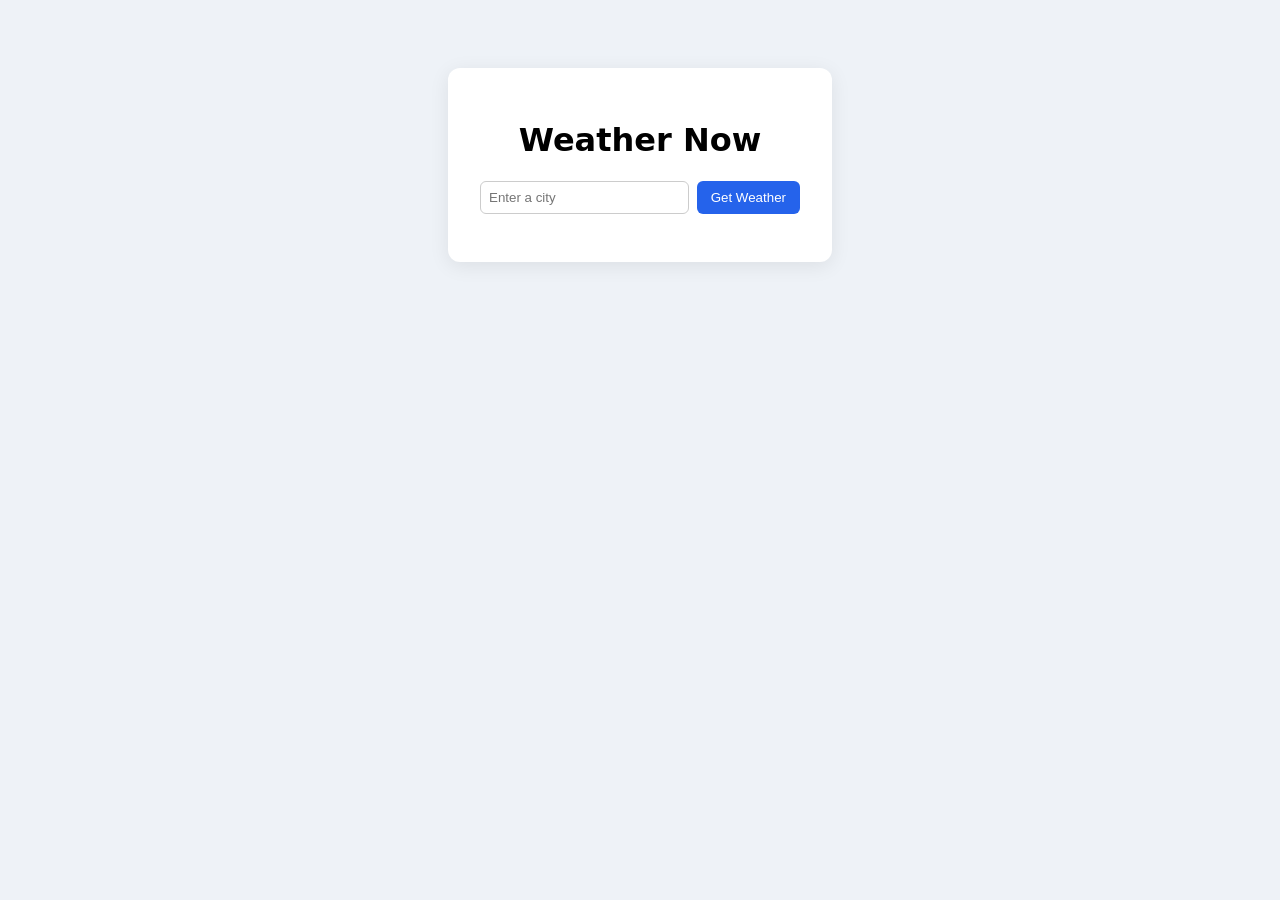
==== index.html @ 0cb0aa9f "fix" ====
<!DOCTYPE html>
<html lang="en">
<head>
<meta charset="UTF-8" />
<meta name="viewport" content="width=device-width, initial-scale=1.0" />
<title>Weather Now</title>
<link rel="stylesheet" href="style.css" />
</head>
<body>
<main class="card">
<h1>Weather Now</h1>
<form id="weather-form">
<input type="text" id="city-input" placeholder="Enter a city" required />
<button type="submit">Get Weather</button>
</form>
<div id="result"></div>
</main>
<script src="script.js"></script>
</body>
</html>
---- style.css ----
body { font-family: system-ui, sans-serif; background: #eef2f7; display: flex; justify-content: center; padding-top: 60px; }
.card { background: #fff; padding: 32px; border-radius: 12px; box-shadow: 0 4px 20px rgba(0,0,0,0.08); width: 320px; text-align: center; }
form { display: flex; gap: 8px; margin: 16px 0; }
input { flex: 1; padding: 8px; border: 1px solid #ccc; border-radius: 6px; }
button { padding: 8px 14px; border: none; background: #2563eb; color: #fff; border-radius: 6px; cursor: pointer; }
#result img { width: 64px; }
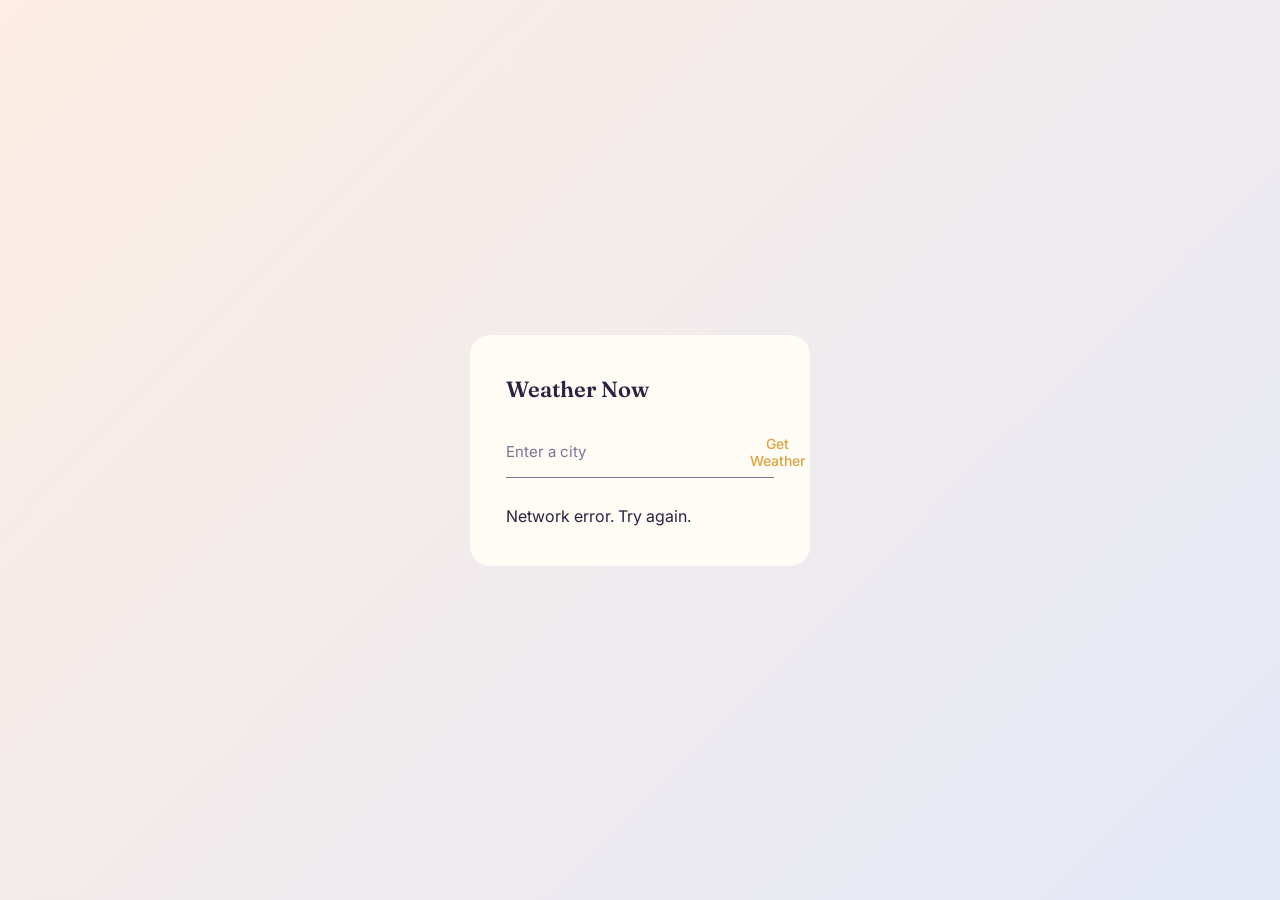
==== commit 33e8df67: "Redesign UI with warm gradient theme and auto-load default city Adds Fraunces/Inter web fonts, a gra" ====
--- a/index.html
+++ b/index.html
@@ -4,6 +4,9 @@
 <meta charset="UTF-8" />
 <meta name="viewport" content="width=device-width, initial-scale=1.0" />
 <title>Weather Now</title>
+<link rel="preconnect" href="https://fonts.googleapis.com">
+<link rel="preconnect" href="https://fonts.gstatic.com" crossorigin>
+<link href="https://fonts.googleapis.com/css2?family=Fraunces:opsz,wght@9..144,400;9..144,600&family=Inter:wght@400;500&display=swap" rel="stylesheet">
 <link rel="stylesheet" href="style.css" />
 </head>
 <body>
--- a/style.css
+++ b/style.css
@@ -1,6 +1,97 @@
-body { font-family: system-ui, sans-serif; background: #eef2f7; display: flex; justify-content: center; padding-top: 60px; }
-.card { background: #fff; padding: 32px; border-radius: 12px; box-shadow: 0 4px 20px rgba(0,0,0,0.08); width: 320px; text-align: center; }
-form { display: flex; gap: 8px; margin: 16px 0; }
-input { flex: 1; padding: 8px; border: 1px solid #ccc; border-radius: 6px; }
-button { padding: 8px 14px; border: none; background: #2563eb; color: #fff; border-radius: 6px; cursor: pointer; }
-#result img { width: 64px; }
+:root {
+  --bg-start: #FDEDE3;
+  --bg-end: #E4E9F7;
+  --card: #FFFBF5;
+  --ink: #2B2140;
+  --muted: #7C7291;
+  --gold: #D9A441;
+}
+
+* { box-sizing: border-box; }
+
+body {
+  margin: 0;
+  min-height: 100vh;
+  display: flex;
+  align-items: center;
+  justify-content: center;
+  padding: 24px;
+  background: linear-gradient(135deg, var(--bg-start), var(--bg-end));
+  font-family: 'Inter', system-ui, sans-serif;
+  color: var(--ink);
+}
+
+.card {
+  background: var(--card);
+  width: min(340px, 90vw);
+  padding: 40px 36px;
+  border-radius: 20px;
+  text-align: left;
+}
+
+h1 {
+  font-family: 'Fraunces', serif;
+  font-size: 22px;
+  font-weight: 600;
+  margin: 0 0 24px;
+}
+
+form {
+  display: flex;
+  border-bottom: 1.5px solid var(--muted);
+  margin-bottom: 28px;
+  transition: border-color 0.2s;
+}
+
+form:focus-within { border-color: var(--ink); }
+
+input {
+  flex: 1;
+  border: none;
+  background: transparent;
+  padding: 8px 0;
+  font-family: 'Inter', sans-serif;
+  font-size: 15px;
+  color: var(--ink);
+  outline: none;
+}
+
+input::placeholder { color: var(--muted); }
+
+button {
+  border: none;
+  background: transparent;
+  color: var(--gold);
+  font-family: 'Inter', sans-serif;
+  font-weight: 500;
+  font-size: 14px;
+  padding: 8px 4px;
+  cursor: pointer;
+}
+
+button:hover { color: var(--ink); }
+button:focus-visible { outline: 2px solid var(--gold); outline-offset: 2px; }
+
+#result h2 {
+  font-family: 'Fraunces', serif;
+  font-size: 16px;
+  font-weight: 400;
+  margin: 0 0 4px;
+  color: var(--muted);
+}
+
+#result .temp {
+  font-family: 'Fraunces', serif;
+  font-size: 52px;
+  font-weight: 600;
+  margin: 0;
+  line-height: 1;
+}
+
+#result .condition {
+  font-size: 14px;
+  color: var(--muted);
+  margin: 4px 0 0;
+}
+
+#result img { width: 44px; margin-top: 8px; }
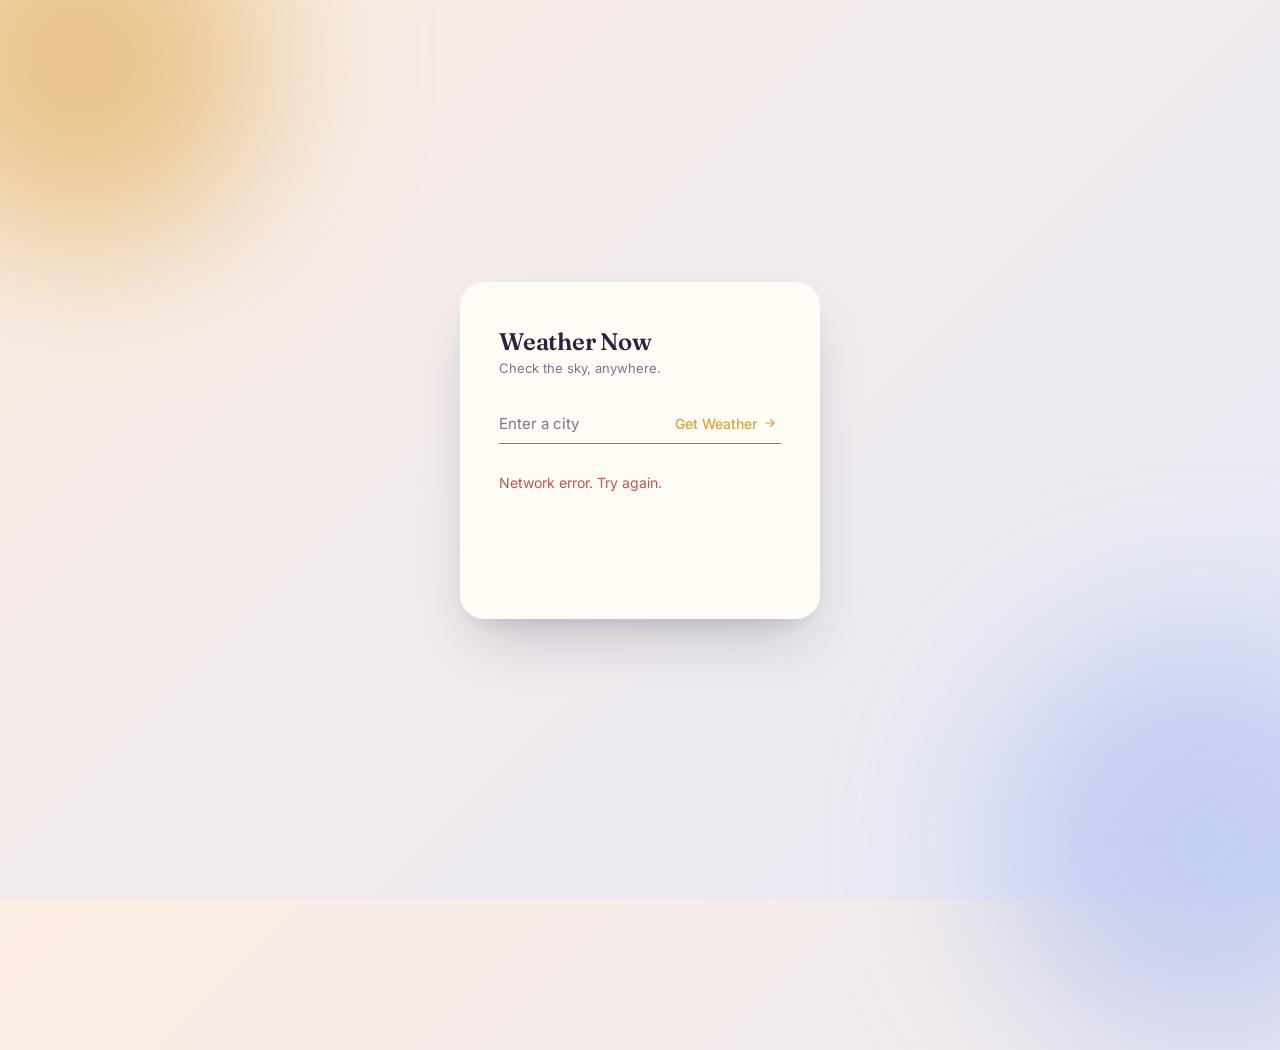
==== commit f0bb9873: "Add day/night theme and animated weather scenes Theme now switches based on the queried city's local" ====
--- a/index.html
+++ b/index.html
@@ -10,11 +10,18 @@
 <link rel="stylesheet" href="style.css" />
 </head>
 <body>
+<div class="bg-blob bg-blob--one" aria-hidden="true"></div>
+<div class="bg-blob bg-blob--two" aria-hidden="true"></div>
+<div class="weather-fx" aria-hidden="true"></div>
 <main class="card">
 <h1>Weather Now</h1>
+<p class="subtitle">Check the sky, anywhere.</p>
 <form id="weather-form">
-<input type="text" id="city-input" placeholder="Enter a city" required />
-<button type="submit">Get Weather</button>
+<input type="text" id="city-input" placeholder="Enter a city" aria-label="City" required />
+<button type="submit">
+Get Weather
+<svg width="14" height="14" viewBox="0 0 24 24" fill="none" aria-hidden="true"><path d="M5 12h14M13 6l6 6-6 6" stroke="currentColor" stroke-width="2" stroke-linecap="round" stroke-linejoin="round"/></svg>
+</button>
 </form>
 <div id="result"></div>
 </main>
--- a/style.css
+++ b/style.css
@@ -2,12 +2,32 @@
   --bg-start: #FDEDE3;
   --bg-end: #E4E9F7;
   --card: #FFFBF5;
+  --card-border: rgba(255, 255, 255, 0.6);
   --ink: #2B2140;
   --muted: #7C7291;
   --gold: #D9A441;
+  --gold-soft: rgba(217, 164, 65, 0.18);
+  --blob-2: #A6B8F0;
+  --error: #C1554D;
+  --shadow: 0 30px 60px -20px rgba(43, 33, 64, 0.25), 0 10px 24px -12px rgba(43, 33, 64, 0.15);
+}
+
+body[data-theme="night"] {
+  --bg-start: #191530;
+  --bg-end: #2C2750;
+  --card: #241F3D;
+  --card-border: rgba(255, 255, 255, 0.08);
+  --ink: #EEEAF9;
+  --muted: #A79FC7;
+  --gold: #E8BE68;
+  --gold-soft: rgba(232, 190, 104, 0.16);
+  --blob-2: #4A4A85;
+  --shadow: 0 30px 60px -20px rgba(0, 0, 0, 0.55), 0 10px 24px -12px rgba(0, 0, 0, 0.4);
 }
 
 * { box-sizing: border-box; }
+
+html, body { height: 100%; }
 
 body {
   margin: 0;
@@ -16,40 +36,150 @@
   align-items: center;
   justify-content: center;
   padding: 24px;
+  position: relative;
+  overflow: hidden;
   background: linear-gradient(135deg, var(--bg-start), var(--bg-end));
   font-family: 'Inter', system-ui, sans-serif;
   color: var(--ink);
+  transition: background 0.8s ease, color 0.8s ease;
+}
+
+.bg-blob {
+  position: absolute;
+  border-radius: 50%;
+  filter: blur(80px);
+  opacity: 0.55;
+  z-index: 0;
+  pointer-events: none;
+}
+
+.bg-blob--one {
+  width: 380px;
+  height: 380px;
+  background: var(--gold);
+  top: -130px;
+  left: -110px;
+}
+
+.bg-blob--two {
+  width: 420px;
+  height: 420px;
+  background: var(--blob-2);
+  bottom: -150px;
+  right: -130px;
+}
+
+.bg-blob, .bg-blob--two { transition: background 0.8s ease; }
+
+.weather-fx {
+  position: fixed;
+  inset: 0;
+  z-index: 0;
+  pointer-events: none;
+  opacity: 0;
+  transition: opacity 0.8s ease;
+}
+
+body[data-weather="sunny"] .weather-fx {
+  opacity: 1;
+  background: radial-gradient(circle at 82% 14%, rgba(255, 214, 120, 0.65), transparent 42%);
+  animation: sun-glow 4s ease-in-out infinite;
+}
+
+body[data-weather="clear"] .weather-fx {
+  opacity: 1;
+  background: radial-gradient(circle at 82% 14%, rgba(180, 190, 255, 0.4), transparent 40%);
+}
+
+body[data-weather="rain"] .weather-fx {
+  opacity: 1;
+  background-image: repeating-linear-gradient(
+    112deg,
+    transparent 0px,
+    transparent 2px,
+    rgba(170, 195, 230, 0.45) 3px,
+    rgba(170, 195, 230, 0.45) 4px,
+    transparent 6px,
+    transparent 42px
+  );
+  animation: rain-fall 0.4s linear infinite;
+}
+
+body[data-weather="snow"] .weather-fx {
+  opacity: 1;
+  background-image:
+    radial-gradient(circle, rgba(255, 255, 255, 0.95) 1.6px, transparent 1.8px),
+    radial-gradient(circle, rgba(255, 255, 255, 0.7) 1.1px, transparent 1.3px);
+  background-size: 70px 70px, 100px 100px;
+  background-position: 0 0, 35px 25px;
+  animation: snow-fall 8s linear infinite;
+}
+
+@keyframes sun-glow {
+  0%, 100% { opacity: 0.85; }
+  50% { opacity: 1; }
+}
+
+@keyframes rain-fall {
+  from { background-position: 0 0; }
+  to { background-position: -42px 60px; }
+}
+
+@keyframes snow-fall {
+  from { background-position: 0 0, 35px 25px; }
+  to { background-position: 70px 500px, 35px 600px; }
 }
 
 .card {
+  position: relative;
+  z-index: 1;
   background: var(--card);
-  width: min(340px, 90vw);
-  padding: 40px 36px;
-  border-radius: 20px;
+  border: 1px solid var(--card-border);
+  width: min(360px, 90vw);
+  padding: 44px 38px;
+  border-radius: 24px;
   text-align: left;
+  box-shadow: var(--shadow);
+  backdrop-filter: blur(6px);
+  animation: rise 0.6s ease both;
+  transition: background 0.8s ease, border-color 0.8s ease, box-shadow 0.8s ease;
+}
+
+@keyframes rise {
+  from { opacity: 0; transform: translateY(16px); }
+  to { opacity: 1; transform: translateY(0); }
 }
 
 h1 {
   font-family: 'Fraunces', serif;
-  font-size: 22px;
+  font-size: 24px;
   font-weight: 600;
-  margin: 0 0 24px;
+  margin: 0 0 4px;
+  letter-spacing: -0.01em;
+}
+
+.subtitle {
+  margin: 0 0 28px;
+  font-size: 13px;
+  color: var(--muted);
 }
 
 form {
   display: flex;
+  align-items: center;
   border-bottom: 1.5px solid var(--muted);
-  margin-bottom: 28px;
-  transition: border-color 0.2s;
-}
-
-form:focus-within { border-color: var(--ink); }
+  margin-bottom: 30px;
+  transition: border-color 0.2s ease;
+}
+
+form:focus-within { border-color: var(--gold); }
 
 input {
   flex: 1;
+  min-width: 0;
   border: none;
   background: transparent;
-  padding: 8px 0;
+  padding: 10px 0;
   font-family: 'Inter', sans-serif;
   font-size: 15px;
   color: var(--ink);
@@ -59,39 +189,100 @@
 input::placeholder { color: var(--muted); }
 
 button {
+  display: inline-flex;
+  align-items: center;
+  gap: 6px;
   border: none;
   background: transparent;
   color: var(--gold);
   font-family: 'Inter', sans-serif;
   font-weight: 500;
   font-size: 14px;
-  padding: 8px 4px;
+  padding: 10px 4px 10px 10px;
   cursor: pointer;
-}
-
+  white-space: nowrap;
+  transition: color 0.2s ease, transform 0.15s ease;
+}
+
+button svg { transition: transform 0.2s ease; }
 button:hover { color: var(--ink); }
-button:focus-visible { outline: 2px solid var(--gold); outline-offset: 2px; }
+button:hover svg { transform: translateX(2px); }
+button:active { transform: scale(0.97); }
+button:focus-visible { outline: 2px solid var(--gold); outline-offset: 3px; border-radius: 4px; }
+
+#result { min-height: 100px; }
+
+.result-content { animation: fade-in 0.45s ease both; }
+
+@keyframes fade-in {
+  from { opacity: 0; transform: translateY(6px); }
+  to { opacity: 1; transform: translateY(0); }
+}
 
 #result h2 {
   font-family: 'Fraunces', serif;
-  font-size: 16px;
-  font-weight: 400;
-  margin: 0 0 4px;
+  font-size: 13px;
+  font-weight: 500;
+  margin: 0 0 12px;
   color: var(--muted);
-}
-
-#result .temp {
+  text-transform: uppercase;
+  letter-spacing: 0.07em;
+}
+
+.weather-main {
+  display: flex;
+  align-items: center;
+  gap: 14px;
+}
+
+.weather-main img {
+  width: 56px;
+  height: 56px;
+  filter: drop-shadow(0 6px 10px rgba(217, 164, 65, 0.3));
+}
+
+.temp {
   font-family: 'Fraunces', serif;
-  font-size: 52px;
+  font-size: 56px;
   font-weight: 600;
   margin: 0;
   line-height: 1;
 }
 
-#result .condition {
+.condition {
   font-size: 14px;
   color: var(--muted);
-  margin: 4px 0 0;
-}
-
-#result img { width: 44px; margin-top: 8px; }
+  margin: 12px 0 0;
+}
+
+.error {
+  color: var(--error);
+  font-size: 14px;
+  margin: 0;
+  animation: fade-in 0.3s ease both;
+}
+
+.spinner {
+  width: 22px;
+  height: 22px;
+  border: 2.5px solid var(--gold-soft);
+  border-top-color: var(--gold);
+  border-radius: 50%;
+  margin-top: 8px;
+  animation: spin 0.7s linear infinite;
+}
+
+@keyframes spin {
+  to { transform: rotate(360deg); }
+}
+
+@media (prefers-reduced-motion: reduce) {
+  .card, .result-content, .error, .spinner, .weather-fx {
+    animation: none;
+  }
+}
+
+@media (max-width: 380px) {
+  .card { padding: 34px 26px; }
+  .temp { font-size: 46px; }
+}
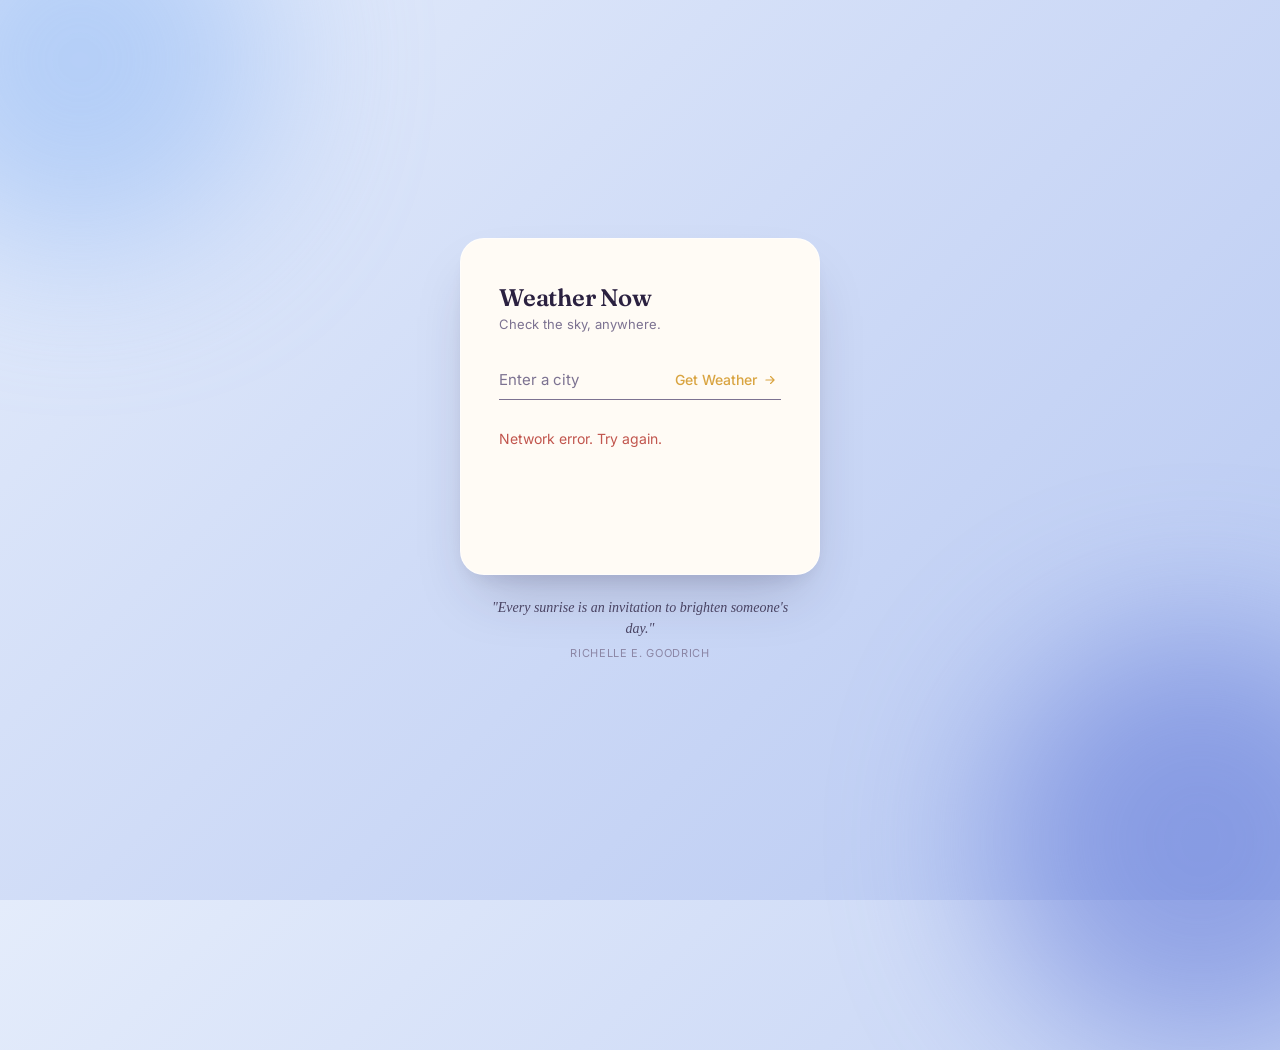
==== commit 7d326cf8: "Add daily quote and switch background theme to blue Shows a curated inspirational quote below the ca" ====
--- a/index.html
+++ b/index.html
@@ -25,6 +25,7 @@
 </form>
 <div id="result"></div>
 </main>
+<p id="quote" class="quote"></p>
 <script src="script.js"></script>
 </body>
 </html>
--- a/style.css
+++ b/style.css
@@ -1,27 +1,29 @@
 :root {
-  --bg-start: #FDEDE3;
-  --bg-end: #E4E9F7;
+  --bg-start: #E4ECFB;
+  --bg-end: #B7C8F2;
   --card: #FFFBF5;
   --card-border: rgba(255, 255, 255, 0.6);
   --ink: #2B2140;
   --muted: #7C7291;
   --gold: #D9A441;
   --gold-soft: rgba(217, 164, 65, 0.18);
-  --blob-2: #A6B8F0;
+  --blob-1: #8FB8F5;
+  --blob-2: #5D74D6;
   --error: #C1554D;
   --shadow: 0 30px 60px -20px rgba(43, 33, 64, 0.25), 0 10px 24px -12px rgba(43, 33, 64, 0.15);
 }
 
 body[data-theme="night"] {
-  --bg-start: #191530;
-  --bg-end: #2C2750;
+  --bg-start: #121A33;
+  --bg-end: #1E2B57;
   --card: #241F3D;
   --card-border: rgba(255, 255, 255, 0.08);
   --ink: #EEEAF9;
   --muted: #A79FC7;
   --gold: #E8BE68;
   --gold-soft: rgba(232, 190, 104, 0.16);
-  --blob-2: #4A4A85;
+  --blob-1: #3E5AA8;
+  --blob-2: #22306B;
   --shadow: 0 30px 60px -20px rgba(0, 0, 0, 0.55), 0 10px 24px -12px rgba(0, 0, 0, 0.4);
 }
 
@@ -33,8 +35,10 @@
   margin: 0;
   min-height: 100vh;
   display: flex;
+  flex-direction: column;
   align-items: center;
   justify-content: center;
+  gap: 22px;
   padding: 24px;
   position: relative;
   overflow: hidden;
@@ -56,7 +60,7 @@
 .bg-blob--one {
   width: 380px;
   height: 380px;
-  background: var(--gold);
+  background: var(--blob-1);
   top: -130px;
   left: -110px;
 }
@@ -69,7 +73,7 @@
   right: -130px;
 }
 
-.bg-blob, .bg-blob--two { transition: background 0.8s ease; }
+.bg-blob { transition: background 0.8s ease; }
 
 .weather-fx {
   position: fixed;
@@ -255,6 +259,17 @@
   margin: 12px 0 0;
 }
 
+.map-frame {
+  display: block;
+  width: 100%;
+  height: 150px;
+  margin-top: 20px;
+  border: 1px solid var(--card-border);
+  border-radius: 14px;
+  filter: saturate(0.85);
+  transition: border-color 0.8s ease;
+}
+
 .error {
   color: var(--error);
   font-size: 14px;
@@ -276,6 +291,33 @@
   to { transform: rotate(360deg); }
 }
 
+.quote {
+  position: relative;
+  z-index: 1;
+  max-width: 340px;
+  margin: 0;
+  padding: 0 16px;
+  text-align: center;
+  font-family: 'Fraunces', serif;
+  font-style: italic;
+  font-size: 14px;
+  line-height: 1.5;
+  color: var(--ink);
+  opacity: 0.8;
+  transition: color 0.8s ease;
+}
+
+.quote-author {
+  display: block;
+  margin-top: 6px;
+  font-family: 'Inter', sans-serif;
+  font-style: normal;
+  font-size: 11px;
+  letter-spacing: 0.06em;
+  text-transform: uppercase;
+  color: var(--muted);
+}
+
 @media (prefers-reduced-motion: reduce) {
   .card, .result-content, .error, .spinner, .weather-fx {
     animation: none;
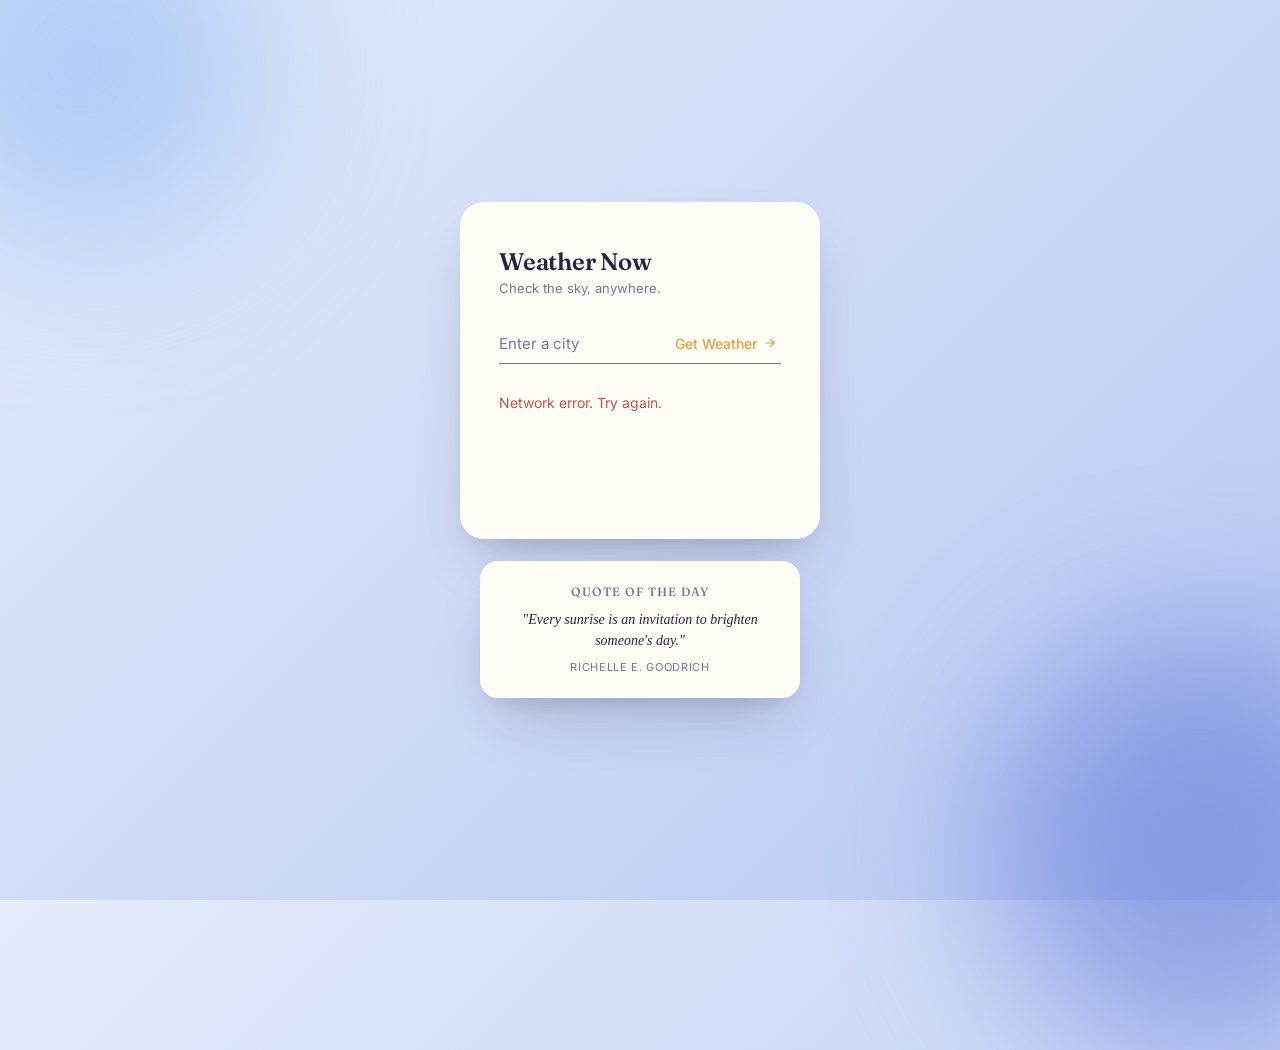
==== commit cc547576: "Turn daily quote into its own labeled section Wraps the quote in a card matching the main card's sty" ====
--- a/index.html
+++ b/index.html
@@ -13,6 +13,7 @@
 <div class="bg-blob bg-blob--one" aria-hidden="true"></div>
 <div class="bg-blob bg-blob--two" aria-hidden="true"></div>
 <div class="weather-fx" aria-hidden="true"></div>
+<div class="rain-layer" id="rain-layer" aria-hidden="true"></div>
 <main class="card">
 <h1>Weather Now</h1>
 <p class="subtitle">Check the sky, anywhere.</p>
@@ -25,7 +26,10 @@
 </form>
 <div id="result"></div>
 </main>
+<section class="quote-card" aria-label="Quote of the day">
+<p class="quote-label">Quote of the Day</p>
 <p id="quote" class="quote"></p>
+</section>
 <script src="script.js"></script>
 </body>
 </html>
--- a/style.css
+++ b/style.css
@@ -9,6 +9,7 @@
   --gold-soft: rgba(217, 164, 65, 0.18);
   --blob-1: #8FB8F5;
   --blob-2: #5D74D6;
+  --rain-color: 88, 114, 163;
   --error: #C1554D;
   --shadow: 0 30px 60px -20px rgba(43, 33, 64, 0.25), 0 10px 24px -12px rgba(43, 33, 64, 0.15);
 }
@@ -24,6 +25,7 @@
   --gold-soft: rgba(232, 190, 104, 0.16);
   --blob-1: #3E5AA8;
   --blob-2: #22306B;
+  --rain-color: 197, 213, 240;
   --shadow: 0 30px 60px -20px rgba(0, 0, 0, 0.55), 0 10px 24px -12px rgba(0, 0, 0, 0.4);
 }
 
@@ -97,16 +99,7 @@
 
 body[data-weather="rain"] .weather-fx {
   opacity: 1;
-  background-image: repeating-linear-gradient(
-    112deg,
-    transparent 0px,
-    transparent 2px,
-    rgba(170, 195, 230, 0.45) 3px,
-    rgba(170, 195, 230, 0.45) 4px,
-    transparent 6px,
-    transparent 42px
-  );
-  animation: rain-fall 0.4s linear infinite;
+  background: linear-gradient(to bottom, rgba(110, 130, 170, 0.14), rgba(90, 110, 155, 0.04) 40%);
 }
 
 body[data-weather="snow"] .weather-fx {
@@ -124,9 +117,33 @@
   50% { opacity: 1; }
 }
 
-@keyframes rain-fall {
-  from { background-position: 0 0; }
-  to { background-position: -42px 60px; }
+.rain-layer {
+  position: fixed;
+  inset: -5% -5%;
+  z-index: 0;
+  pointer-events: none;
+  overflow: hidden;
+  opacity: 0;
+  transition: opacity 0.6s ease;
+}
+
+body[data-weather="rain"] .rain-layer { opacity: 1; }
+
+.raindrop {
+  position: absolute;
+  top: -15%;
+  left: var(--x);
+  width: 1.5px;
+  height: var(--h);
+  background: linear-gradient(to bottom, rgba(var(--rain-color), 0), rgba(var(--rain-color), var(--o)));
+  transform: translateY(0) skewX(-7deg);
+  animation: raindrop-fall var(--d) linear infinite;
+  animation-delay: var(--delay);
+}
+
+@keyframes raindrop-fall {
+  from { transform: translateY(0) skewX(-7deg); }
+  to { transform: translateY(135vh) skewX(-7deg); }
 }
 
 @keyframes snow-fall {
@@ -291,25 +308,44 @@
   to { transform: rotate(360deg); }
 }
 
-.quote {
+.quote-card {
   position: relative;
   z-index: 1;
-  max-width: 340px;
+  width: min(320px, 90vw);
+  padding: 22px 26px;
+  border-radius: 18px;
+  text-align: center;
+  background: var(--card);
+  border: 1px solid var(--card-border);
+  box-shadow: var(--shadow);
+  backdrop-filter: blur(6px);
+  transition: background 0.8s ease, border-color 0.8s ease, box-shadow 0.8s ease;
+}
+
+.quote-label {
+  margin: 0 0 10px;
+  font-family: 'Fraunces', serif;
+  font-size: 12px;
+  font-weight: 500;
+  color: var(--muted);
+  text-transform: uppercase;
+  letter-spacing: 0.08em;
+  transition: color 0.8s ease;
+}
+
+.quote {
   margin: 0;
-  padding: 0 16px;
-  text-align: center;
   font-family: 'Fraunces', serif;
   font-style: italic;
   font-size: 14px;
   line-height: 1.5;
   color: var(--ink);
-  opacity: 0.8;
   transition: color 0.8s ease;
 }
 
 .quote-author {
   display: block;
-  margin-top: 6px;
+  margin-top: 8px;
   font-family: 'Inter', sans-serif;
   font-style: normal;
   font-size: 11px;
@@ -319,7 +355,7 @@
 }
 
 @media (prefers-reduced-motion: reduce) {
-  .card, .result-content, .error, .spinner, .weather-fx {
+  .card, .result-content, .error, .spinner, .weather-fx, .raindrop {
     animation: none;
   }
 }
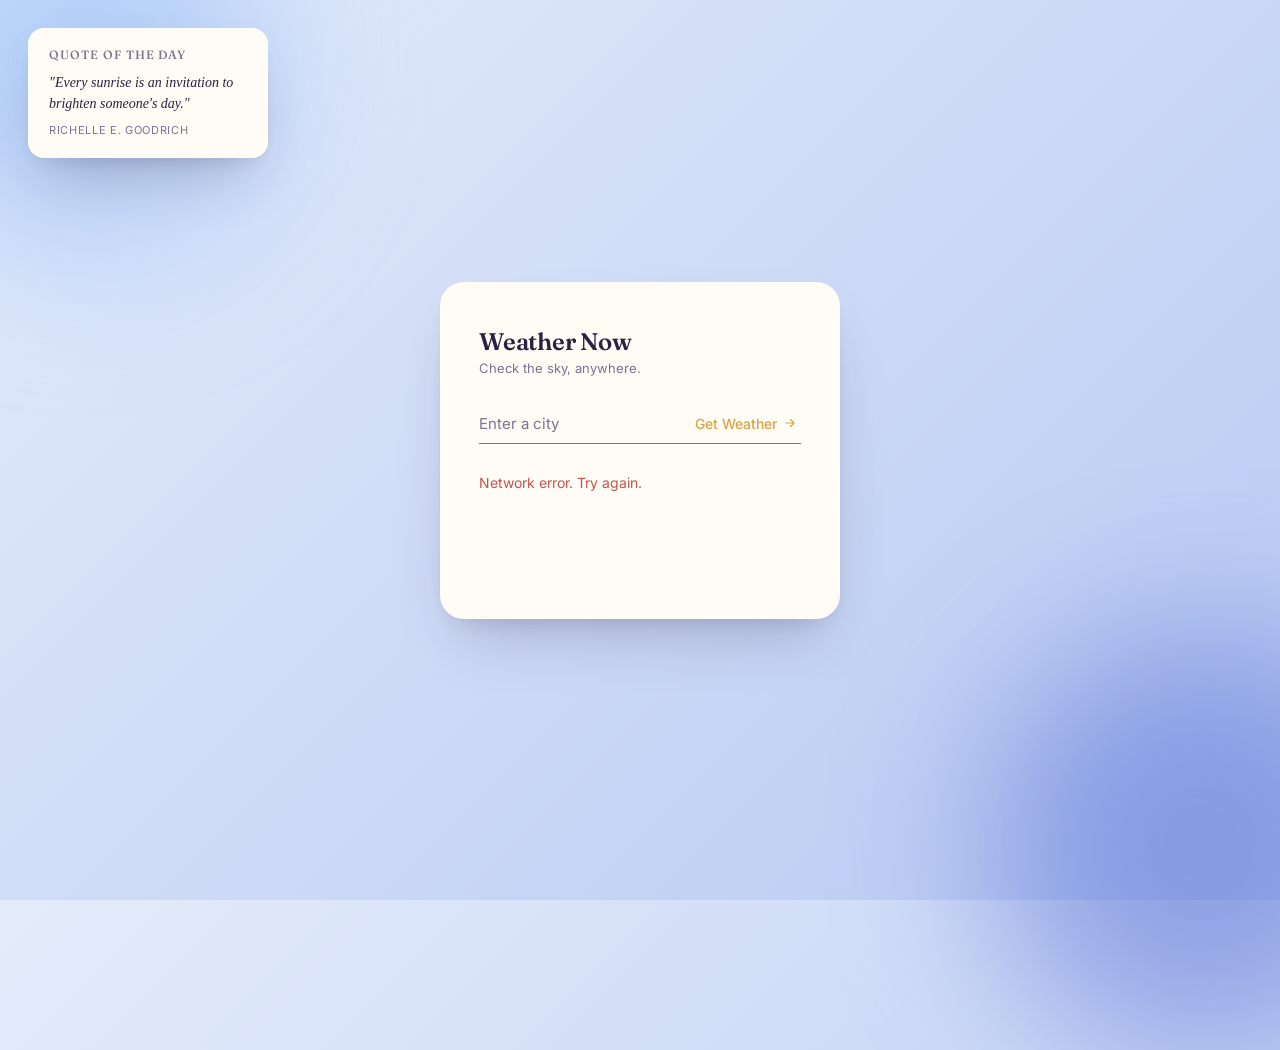
==== commit 5dc70d7f: "Move forecast and map into a separate panel on the right Splits the forecast/map block out of the ma" ====
--- a/index.html
+++ b/index.html
@@ -14,6 +14,7 @@
 <div class="bg-blob bg-blob--two" aria-hidden="true"></div>
 <div class="weather-fx" aria-hidden="true"></div>
 <div class="rain-layer" id="rain-layer" aria-hidden="true"></div>
+<div class="layout">
 <main class="card">
 <h1>Weather Now</h1>
 <p class="subtitle">Check the sky, anywhere.</p>
@@ -26,6 +27,8 @@
 </form>
 <div id="result"></div>
 </main>
+<aside class="side-card" id="side-panel" aria-label="Forecast and map"></aside>
+</div>
 <section class="quote-card" aria-label="Quote of the day">
 <p class="quote-label">Quote of the Day</p>
 <p id="quote" class="quote"></p>
--- a/style.css
+++ b/style.css
@@ -10,6 +10,8 @@
   --blob-1: #8FB8F5;
   --blob-2: #5D74D6;
   --rain-color: 88, 114, 163;
+  --tile-bg: rgba(43, 33, 64, 0.05);
+  --tile-border: rgba(43, 33, 64, 0.07);
   --error: #C1554D;
   --shadow: 0 30px 60px -20px rgba(43, 33, 64, 0.25), 0 10px 24px -12px rgba(43, 33, 64, 0.15);
 }
@@ -26,6 +28,8 @@
   --blob-1: #3E5AA8;
   --blob-2: #22306B;
   --rain-color: 197, 213, 240;
+  --tile-bg: rgba(255, 255, 255, 0.05);
+  --tile-border: rgba(255, 255, 255, 0.08);
   --shadow: 0 30px 60px -20px rgba(0, 0, 0, 0.55), 0 10px 24px -12px rgba(0, 0, 0, 0.4);
 }
 
@@ -37,13 +41,12 @@
   margin: 0;
   min-height: 100vh;
   display: flex;
-  flex-direction: column;
   align-items: center;
   justify-content: center;
-  gap: 22px;
   padding: 24px;
   position: relative;
-  overflow: hidden;
+  overflow-x: hidden;
+  overflow-y: auto;
   background: linear-gradient(135deg, var(--bg-start), var(--bg-end));
   font-family: 'Inter', system-ui, sans-serif;
   color: var(--ink);
@@ -151,12 +154,22 @@
   to { background-position: 70px 500px, 35px 600px; }
 }
 
+.layout {
+  position: relative;
+  z-index: 1;
+  display: flex;
+  flex-wrap: wrap;
+  align-items: flex-start;
+  justify-content: center;
+  gap: 24px;
+}
+
 .card {
   position: relative;
   z-index: 1;
   background: var(--card);
   border: 1px solid var(--card-border);
-  width: min(360px, 90vw);
+  width: min(400px, 92vw);
   padding: 44px 38px;
   border-radius: 24px;
   text-align: left;
@@ -276,15 +289,206 @@
   margin: 12px 0 0;
 }
 
+.stats-grid {
+  display: grid;
+  grid-template-columns: 1fr 1fr;
+  gap: 8px;
+  margin-top: 20px;
+}
+
+.stat-tile {
+  display: flex;
+  align-items: center;
+  gap: 10px;
+  padding: 10px 12px;
+  background: var(--tile-bg);
+  border: 1px solid var(--tile-border);
+  border-radius: 12px;
+  transition: background 0.8s ease, border-color 0.8s ease;
+}
+
+.stat-icon {
+  font-size: 16px;
+  line-height: 1;
+}
+
+.stat-body { min-width: 0; }
+
+.stat-label {
+  margin: 0;
+  font-size: 10px;
+  font-weight: 500;
+  color: var(--muted);
+  text-transform: uppercase;
+  letter-spacing: 0.06em;
+}
+
+.stat-value {
+  margin: 2px 0 0;
+  font-size: 14px;
+  font-weight: 600;
+  color: var(--ink);
+}
+
+.aqi-row {
+  display: flex;
+  align-items: center;
+  gap: 10px;
+  margin-top: 8px;
+  padding: 12px 14px;
+  background: var(--tile-bg);
+  border: 1px solid var(--tile-border);
+  border-radius: 12px;
+  transition: background 0.8s ease, border-color 0.8s ease;
+}
+
+.aqi-dot {
+  width: 10px;
+  height: 10px;
+  border-radius: 50%;
+  flex-shrink: 0;
+}
+
+.aqi-body { flex: 1; min-width: 0; }
+
+.aqi-value {
+  margin: 2px 0 0;
+  font-size: 14px;
+  font-weight: 600;
+}
+
+.aqi-detail {
+  margin: 0;
+  font-size: 11px;
+  color: var(--muted);
+  white-space: nowrap;
+}
+
+.forecast-map-row {
+  display: grid;
+  grid-template-columns: 1fr 1fr;
+  align-items: start;
+  gap: 16px;
+  margin-top: 22px;
+}
+
+.forecast-col {
+  display: flex;
+  flex-direction: column;
+  min-width: 0;
+}
+
+.forecast-toggle {
+  display: inline-flex;
+  padding: 3px;
+  background: var(--tile-bg);
+  border: 1px solid var(--tile-border);
+  border-radius: 100px;
+  transition: background 0.8s ease, border-color 0.8s ease;
+}
+
+.toggle-btn {
+  border: none;
+  background: transparent;
+  padding: 6px 16px;
+  border-radius: 100px;
+  font-family: 'Inter', sans-serif;
+  font-size: 12px;
+  font-weight: 500;
+  color: var(--muted);
+  cursor: pointer;
+  transition: background 0.2s ease, color 0.2s ease;
+}
+
+.toggle-btn.active {
+  background: var(--gold);
+  color: var(--card);
+}
+
+.forecast-strip {
+  display: flex;
+  gap: 10px;
+  margin-top: 14px;
+  padding-bottom: 4px;
+  overflow-x: auto;
+  scrollbar-width: thin;
+}
+
+.forecast-card {
+  flex: 0 0 auto;
+  display: flex;
+  flex-direction: column;
+  align-items: center;
+  gap: 4px;
+  width: 54px;
+  padding: 10px 0;
+  background: var(--tile-bg);
+  border: 1px solid var(--tile-border);
+  border-radius: 12px;
+  transition: background 0.8s ease, border-color 0.8s ease;
+}
+
+.forecast-time {
+  margin: 0;
+  font-size: 10px;
+  color: var(--muted);
+}
+
+.forecast-card img { width: 28px; height: 28px; }
+
+.forecast-temp {
+  margin: 0;
+  font-size: 13px;
+  font-weight: 600;
+  color: var(--ink);
+}
+
 .map-frame {
   display: block;
   width: 100%;
-  height: 150px;
-  margin-top: 20px;
+  height: 140px;
   border: 1px solid var(--card-border);
   border-radius: 14px;
   filter: saturate(0.85);
   transition: border-color 0.8s ease;
+}
+
+@media (max-width: 560px) {
+  .forecast-map-row { grid-template-columns: 1fr; }
+  .map-frame { height: 150px; }
+}
+
+.side-card {
+  position: relative;
+  z-index: 1;
+  background: var(--card);
+  border: 1px solid var(--card-border);
+  width: min(460px, 92vw);
+  padding: 30px 28px;
+  border-radius: 24px;
+  box-shadow: var(--shadow);
+  backdrop-filter: blur(6px);
+  animation: rise 0.6s ease both;
+  transition: background 0.8s ease, border-color 0.8s ease, box-shadow 0.8s ease;
+}
+
+.side-card:empty {
+  display: none;
+}
+
+.side-card .forecast-map-row {
+  margin-top: 14px;
+}
+
+.side-label {
+  margin: 0;
+  font-family: 'Fraunces', serif;
+  font-size: 13px;
+  font-weight: 500;
+  color: var(--muted);
+  text-transform: uppercase;
+  letter-spacing: 0.07em;
+  transition: color 0.8s ease;
 }
 
 .error {
@@ -309,12 +513,14 @@
 }
 
 .quote-card {
-  position: relative;
-  z-index: 1;
-  width: min(320px, 90vw);
-  padding: 22px 26px;
-  border-radius: 18px;
-  text-align: center;
+  position: fixed;
+  top: 28px;
+  left: 28px;
+  z-index: 2;
+  width: min(240px, 40vw);
+  padding: 18px 20px;
+  border-radius: 16px;
+  text-align: left;
   background: var(--card);
   border: 1px solid var(--card-border);
   box-shadow: var(--shadow);
@@ -364,3 +570,25 @@
   .card { padding: 34px 26px; }
   .temp { font-size: 46px; }
 }
+
+@media (max-width: 760px) {
+  body {
+    flex-direction: column;
+    justify-content: flex-start;
+    padding-top: 32px;
+  }
+
+  .layout {
+    flex-direction: column;
+    align-items: center;
+    gap: 20px;
+  }
+
+  .quote-card {
+    position: static;
+    order: -1;
+    width: min(360px, 90vw);
+    text-align: center;
+    margin-bottom: 20px;
+  }
+}
